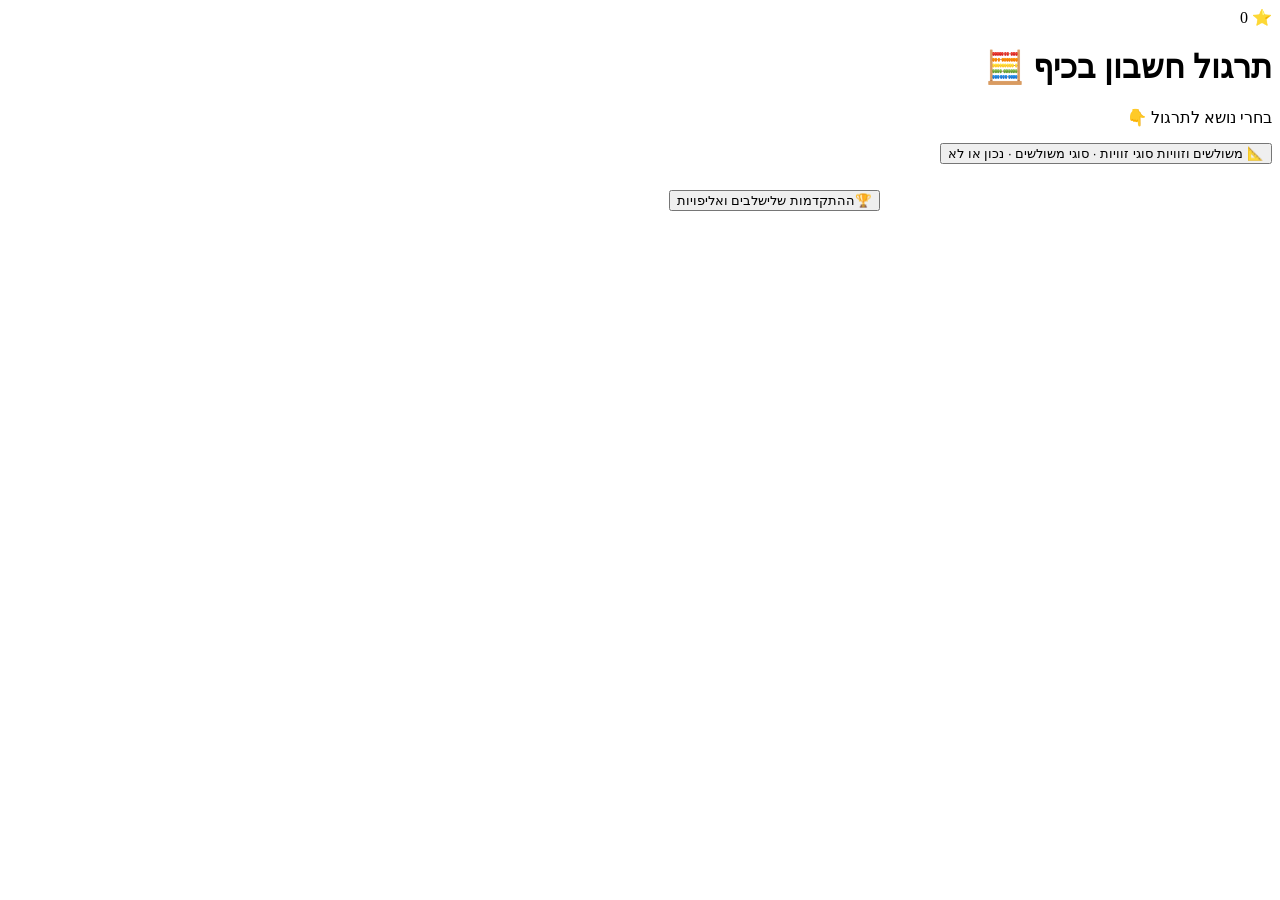
==== index.html @ 540c9fa1 "deploy index.html" ====
<!DOCTYPE html>
<html lang="he" dir="rtl">
<head>
  <meta charset="UTF-8" />
  <meta name="viewport" content="width=device-width, initial-scale=1.0, maximum-scale=1.0, user-scalable=no" />
  <title>תרגול חשבון בכיף 🧮</title>
  <script>document.write('<link rel="stylesheet" href="style.css?t=' + Date.now() + '">');</script>
</head>
<body>
  <div class="wrap">
    <div class="topbar">
      <span style="width:90px"></span>
      <div class="score" id="score">⭐ 0</div>
    </div>

    <h1 class="page-title">תרגול חשבון בכיף 🧮</h1>
    <p class="subtitle">בחרי נושא לתרגול 👇</p>

    <button class="subject c-mix" onclick="location.href='triangles.html'">
      <span class="ico">📐</span>
      <span class="ttl">משולשים וזוויות</span>
      <span class="sub">סוגי זוויות · סוגי משולשים · נכון או לא</span>
    </button>

    <div class="games-grid" style="margin-top:26px; max-width:480px; margin-inline:auto;">
      <button class="game-card c-yellow" onclick="location.href='triangles.html#progress'">
        <span class="ico">🏆</span><span class="ttl">ההתקדמות שלי</span><span class="sub">שלבים ואליפויות</span>
      </button>
    </div>
  </div>

  <script>document.write('<script src="engine.js?t=' + Date.now() + '"><\/script>');</script>
  <script>Score.init(document.getElementById("score"), "girl");</script>
</body>
</html>
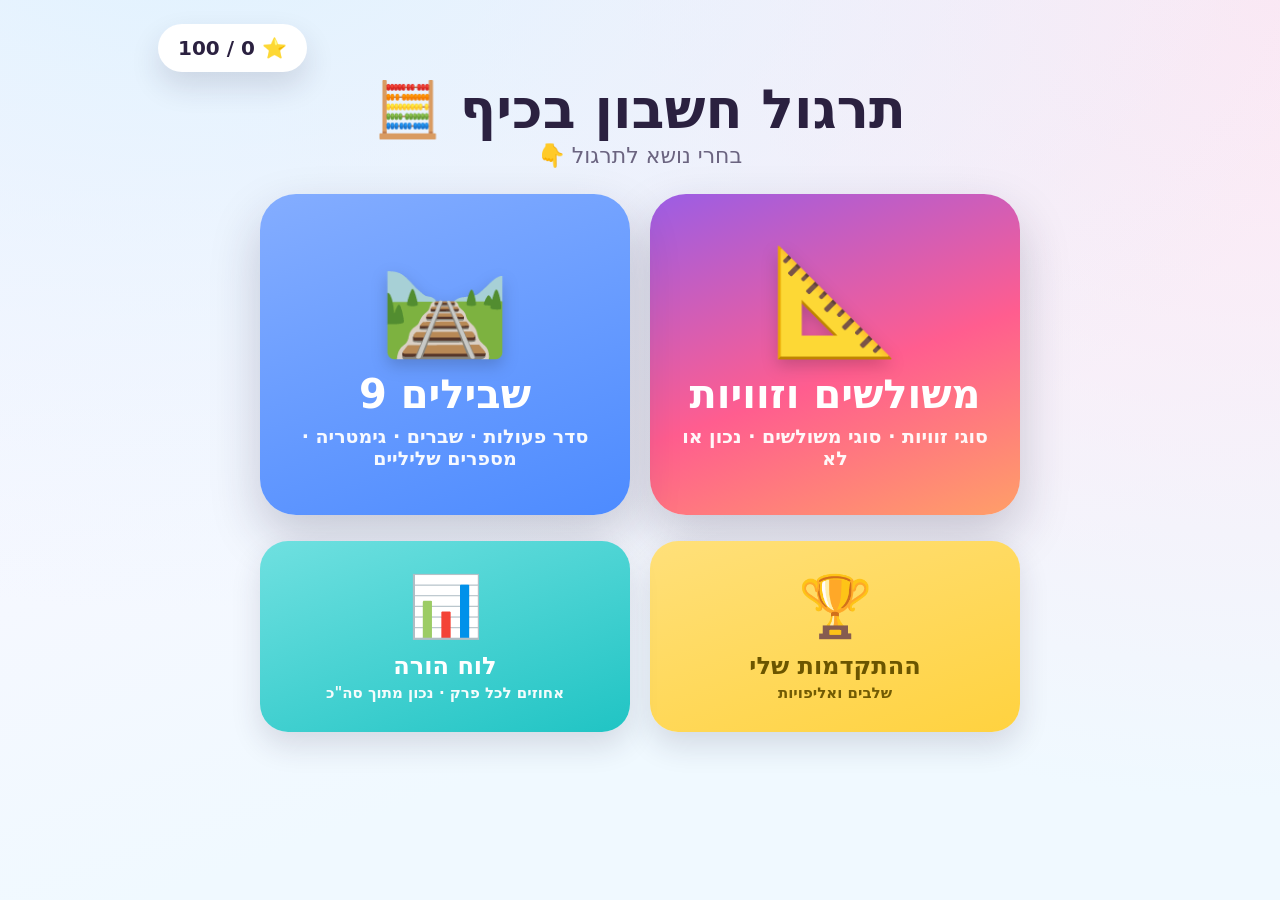
==== commit b3795819: "deploy shvilim9 + parent report (Supabase-backed) - shvilim9.html: workbook-based typed/interactive " ====
--- a/index.html
+++ b/index.html
@@ -16,15 +16,25 @@
     <h1 class="page-title">תרגול חשבון בכיף 🧮</h1>
     <p class="subtitle">בחרי נושא לתרגול 👇</p>
 
-    <button class="subject c-mix" onclick="location.href='triangles.html'">
-      <span class="ico">📐</span>
-      <span class="ttl">משולשים וזוויות</span>
-      <span class="sub">סוגי זוויות · סוגי משולשים · נכון או לא</span>
-    </button>
+    <div class="games-grid" style="max-width:760px; margin-inline:auto;">
+      <button class="subject c-mix" style="max-width:none; margin:0;" onclick="location.href='triangles.html'">
+        <span class="ico">📐</span>
+        <span class="ttl">משולשים וזוויות</span>
+        <span class="sub">סוגי זוויות · סוגי משולשים · נכון או לא</span>
+      </button>
+      <button class="subject c-blue" style="max-width:none; margin:0;" onclick="location.href='shvilim9.html'">
+        <span class="ico">🛤️</span>
+        <span class="ttl">שבילים 9</span>
+        <span class="sub">סדר פעולות · שברים · גימטריה · מספרים שליליים</span>
+      </button>
+    </div>
 
-    <div class="games-grid" style="margin-top:26px; max-width:480px; margin-inline:auto;">
+    <div class="games-grid" style="margin-top:26px; max-width:760px; margin-inline:auto;">
       <button class="game-card c-yellow" onclick="location.href='triangles.html#progress'">
         <span class="ico">🏆</span><span class="ttl">ההתקדמות שלי</span><span class="sub">שלבים ואליפויות</span>
+      </button>
+      <button class="game-card c-teal" onclick="location.href='report.html'">
+        <span class="ico">📊</span><span class="ttl">לוח הורה</span><span class="sub">אחוזים לכל פרק · נכון מתוך סה"כ</span>
       </button>
     </div>
   </div>
--- a/style.css
+++ b/style.css
@@ -0,0 +1,221 @@
+/* ============================================================
+   style.css — תרגול חשבון בכיף
+   עיצוב צבעוני, ידידותי לילדים, אותיות גדולות, כפתורים עגולים.
+   ============================================================ */
+
+:root {
+  --bg-1: #fef6ff;
+  --bg-2: #e0f2fe;
+  --ink: #2b2140;
+  --ink-soft: #6b6480;
+  --card: #ffffff;
+  --shadow: 0 14px 30px rgba(43, 33, 64, 0.14);
+  --shadow-lg: 0 22px 50px rgba(43, 33, 64, 0.22);
+  --radius: 28px;
+
+  --pink: #ff5d8f;
+  --peach: #ff9f68;
+  --yellow: #ffd23f;
+  --green: #3ddc84;
+  --teal: #20c4c4;
+  --blue: #4d8bff;
+  --purple: #9b5de5;
+}
+
+* { box-sizing: border-box; }
+
+html, body { margin: 0; padding: 0; min-height: 100%; }
+
+body {
+  font-family: "Varela Round", "Comic Sans MS", "Trebuchet MS", "Segoe UI", system-ui, sans-serif;
+  color: var(--ink);
+  background:
+    radial-gradient(1200px 700px at 15% -10%, var(--bg-2), transparent),
+    radial-gradient(1100px 800px at 100% 0%, #fce7f3, transparent),
+    linear-gradient(160deg, var(--bg-1), #f0f9ff 70%);
+  background-attachment: fixed;
+  direction: rtl;
+  text-align: center;
+  -webkit-tap-highlight-color: transparent;
+  user-select: none;
+}
+
+/* ---------- פריסה כללית ---------- */
+.wrap { max-width: 1000px; margin: 0 auto; padding: 24px 18px 60px; }
+
+.topbar {
+  display: flex; align-items: center; justify-content: space-between;
+  gap: 12px; margin-bottom: 8px;
+}
+
+.btn-back {
+  border: none; cursor: pointer; background: #fff; color: var(--ink);
+  font-size: 18px; font-weight: 700; padding: 12px 18px;
+  border-radius: 999px; box-shadow: var(--shadow); font-family: inherit;
+  transition: transform .12s ease;
+}
+.btn-back:hover { transform: translateY(-2px); }
+.btn-back:active { transform: scale(.95); }
+
+.score {
+  background: #fff; border-radius: 999px; padding: 12px 20px;
+  font-size: 20px; font-weight: 800; box-shadow: var(--shadow);
+}
+
+h1.page-title {
+  font-size: clamp(30px, 6vw, 54px); margin: 6px 0 4px;
+  line-height: 1.1; unicode-bidi: isolate;
+}
+.subtitle {
+  font-size: clamp(16px, 3vw, 22px); color: var(--ink-soft);
+  margin: 0 0 26px; unicode-bidi: isolate;
+}
+
+/* ---------- רשת האריחים ---------- */
+.games-grid {
+  display: grid;
+  grid-template-columns: repeat(auto-fit, minmax(220px, 1fr));
+  gap: 20px; margin-top: 10px;
+}
+.game-card {
+  border: none; cursor: pointer; font-family: inherit; color: #fff;
+  border-radius: var(--radius); padding: 30px 18px;
+  box-shadow: var(--shadow);
+  transition: transform .14s ease, box-shadow .14s ease; text-align: center;
+}
+.game-card:hover { transform: translateY(-6px); box-shadow: var(--shadow-lg); }
+.game-card:active { transform: scale(.96); }
+.game-card .ico { font-size: 60px; display: block; }
+.game-card .ttl { display: block; font-size: 24px; font-weight: 800; margin-top: 10px; unicode-bidi: isolate; }
+.game-card .sub { display: block; font-size: 15px; opacity: .95; margin-top: 4px; font-weight: 600; unicode-bidi: isolate; }
+
+/* אריח־על גדול בעמוד הבית */
+.subject {
+  flex: 1 1 320px; max-width: 460px; margin: 8px auto 0;
+  border: none; cursor: pointer; font-family: inherit; color: #fff;
+  border-radius: 36px; padding: 46px 28px; box-shadow: var(--shadow-lg);
+  transition: transform .15s ease;
+}
+.subject:hover { transform: translateY(-8px) scale(1.02); }
+.subject:active { transform: scale(.97); }
+.subject .ico { font-size: 104px; display: block; filter: drop-shadow(0 6px 8px rgba(0,0,0,.18)); }
+.subject .ttl { display: block; font-size: 40px; font-weight: 900; margin-top: 8px; }
+.subject .sub { display: block; font-size: 19px; opacity: .95; margin-top: 8px; font-weight: 600; }
+
+.c-pink   { background: linear-gradient(160deg, #ff8fb1, var(--pink)); }
+.c-peach  { background: linear-gradient(160deg, #ffbf91, var(--peach)); }
+.c-yellow { background: linear-gradient(160deg, #ffe07a, var(--yellow)); color: #6b5500; }
+.c-green  { background: linear-gradient(160deg, #7defab, var(--green)); }
+.c-teal   { background: linear-gradient(160deg, #6fe0e0, var(--teal)); }
+.c-blue   { background: linear-gradient(160deg, #84adff, var(--blue)); }
+.c-purple { background: linear-gradient(160deg, #c08bf0, var(--purple)); }
+.c-mix    { background: linear-gradient(160deg, #9b5de5, #ff5d8f 55%, #ff9f68); }
+
+/* ---------- מסך תרגיל ---------- */
+.stage {
+  background: var(--card); border-radius: 34px; box-shadow: var(--shadow-lg);
+  padding: 28px 22px 36px; margin-top: 14px; min-height: 440px;
+  display: flex; flex-direction: column; align-items: center; justify-content: center; gap: 16px;
+}
+.hidden { display: none !important; }
+
+.prompt-he { font-size: clamp(22px, 4.4vw, 30px); font-weight: 800; color: var(--ink); unicode-bidi: isolate; }
+.prompt-sub { font-size: clamp(15px, 3vw, 19px); font-weight: 700; color: var(--ink-soft); }
+
+@keyframes pop { 0% { transform: scale(.4); opacity: 0; } 70% { transform: scale(1.12); } 100% { transform: scale(1); opacity: 1; } }
+
+/* ציור צורות */
+.shape-svg {
+  width: min(330px, 78vw); height: auto; max-height: 280px;
+  background: #f8fbff; border-radius: 22px; padding: 10px;
+  box-shadow: inset 0 0 0 3px #eef2fb; animation: pop .35s ease;
+}
+
+/* כפתורי תשובה (טקסט עברי) */
+.opts {
+  display: grid; grid-template-columns: repeat(auto-fit, minmax(150px, 1fr));
+  gap: 14px; width: 100%; max-width: 640px;
+}
+.opt {
+  border: 4px solid transparent; cursor: pointer; font-family: inherit;
+  background: #f4f0ff; color: var(--ink);
+  border-radius: 22px; padding: 20px 14px;
+  font-size: clamp(18px, 3.6vw, 24px); font-weight: 800;
+  box-shadow: var(--shadow); transition: transform .12s ease, border-color .12s ease;
+  unicode-bidi: isolate;
+}
+.opt:hover { transform: translateY(-4px); }
+.opt:active { transform: scale(.95); }
+.opt:disabled { cursor: default; }
+.opt.correct { border-color: var(--green); background: #dcfce7; }
+.opt.wrong   { border-color: var(--pink); background: #fee2e2; animation: shake .4s; }
+@keyframes shake { 0%,100% { transform: translateX(0); } 25% { transform: translateX(-8px); } 75% { transform: translateX(8px); } }
+
+/* בועת משוב */
+.feedback {
+  min-height: 30px; font-size: clamp(19px, 3.8vw, 25px); font-weight: 800;
+  padding: 10px 22px; border-radius: 20px; transition: all .2s ease; unicode-bidi: isolate;
+}
+.feedback.great { background: #dcfce7; color: #166534; animation: pop .35s ease; }
+.feedback.try   { background: #fee2e2; color: #991b1b; }
+.explain {
+  font-size: clamp(15px, 3vw, 19px); font-weight: 700; color: var(--ink-soft);
+  background: #fff7ed; border: 2px dashed #ffc58e; border-radius: 16px;
+  padding: 10px 16px; max-width: 560px; unicode-bidi: isolate;
+}
+
+/* כפתורי פעולה */
+.actions { display: flex; gap: 14px; flex-wrap: wrap; justify-content: center; margin-top: 4px; }
+.action {
+  border: none; cursor: pointer; font-family: inherit;
+  font-size: 21px; font-weight: 800; color: #fff;
+  padding: 16px 24px; border-radius: 999px; box-shadow: var(--shadow);
+  transition: transform .12s ease, filter .12s ease;
+  display: inline-flex; align-items: center; gap: 8px;
+}
+.action:hover { transform: translateY(-3px); filter: brightness(1.05); }
+.action:active { transform: scale(.95); }
+.action.next  { background: linear-gradient(160deg, #7defab, var(--green)); color: #0a4a26; }
+.action.listen{ background: linear-gradient(160deg, #84adff, var(--blue)); }
+.action.ghost { background: #eef0f6; color: var(--ink); box-shadow: none; }
+
+/* קונפטי */
+#confetti { position: fixed; inset: 0; pointer-events: none; z-index: 50; }
+
+/* ---------- מסך התקדמות ---------- */
+.level-badge { font-size: clamp(54px, 12vw, 90px); font-weight: 900; line-height: 1; }
+.level-cap { font-size: clamp(18px, 4vw, 24px); color: var(--ink-soft); font-weight: 800; }
+.bar {
+  width: min(560px, 92%); height: 30px; background: #eef0f6;
+  border-radius: 999px; overflow: hidden; box-shadow: inset 0 2px 6px rgba(0,0,0,.08);
+}
+.bar > i {
+  display: block; height: 100%;
+  background: linear-gradient(90deg, var(--green), var(--teal), var(--purple));
+  border-radius: 999px; transition: width .5s ease;
+}
+.trophies { display: flex; gap: 8px; flex-wrap: wrap; justify-content: center; font-size: 34px; min-height: 40px; }
+.trophies .none { font-size: 18px; color: var(--ink-soft); font-weight: 700; }
+.days-table {
+  width: min(560px, 96%); border-collapse: collapse; background: #fff;
+  border-radius: 20px; overflow: hidden; box-shadow: var(--shadow); font-size: 18px;
+}
+.days-table th { background: #f4f0ff; padding: 12px; font-weight: 800; }
+.days-table td { padding: 12px; border-top: 2px solid #f4f0ff; font-weight: 700; }
+.days-table td.pts { color: var(--green); font-weight: 900; }
+.days-table tr.today td { background: #fff7ed; }
+.days-empty { color: var(--ink-soft); font-weight: 700; }
+
+/* ---------- חגיגת אליפות 🏆 ---------- */
+.champ-overlay {
+  position: fixed; inset: 0; z-index: 60; display: grid; place-items: center;
+  background: rgba(43,33,64,.55); backdrop-filter: blur(4px); animation: pop .4s ease;
+}
+.champ-card {
+  background: linear-gradient(160deg, #fff, #fef6ff); border-radius: 36px;
+  padding: 40px 34px; max-width: 420px; width: 88%; box-shadow: var(--shadow-lg); text-align: center;
+}
+.champ-card .cup { font-size: 110px; animation: bob 1.4s ease-in-out infinite; }
+@keyframes bob { 0%,100%{transform:translateY(0)} 50%{transform:translateY(-12px)} }
+.champ-card h2 { font-size: 38px; margin: 6px 0; color: var(--purple); }
+.champ-card p { font-size: 20px; color: var(--ink-soft); margin: 4px 0 22px; }
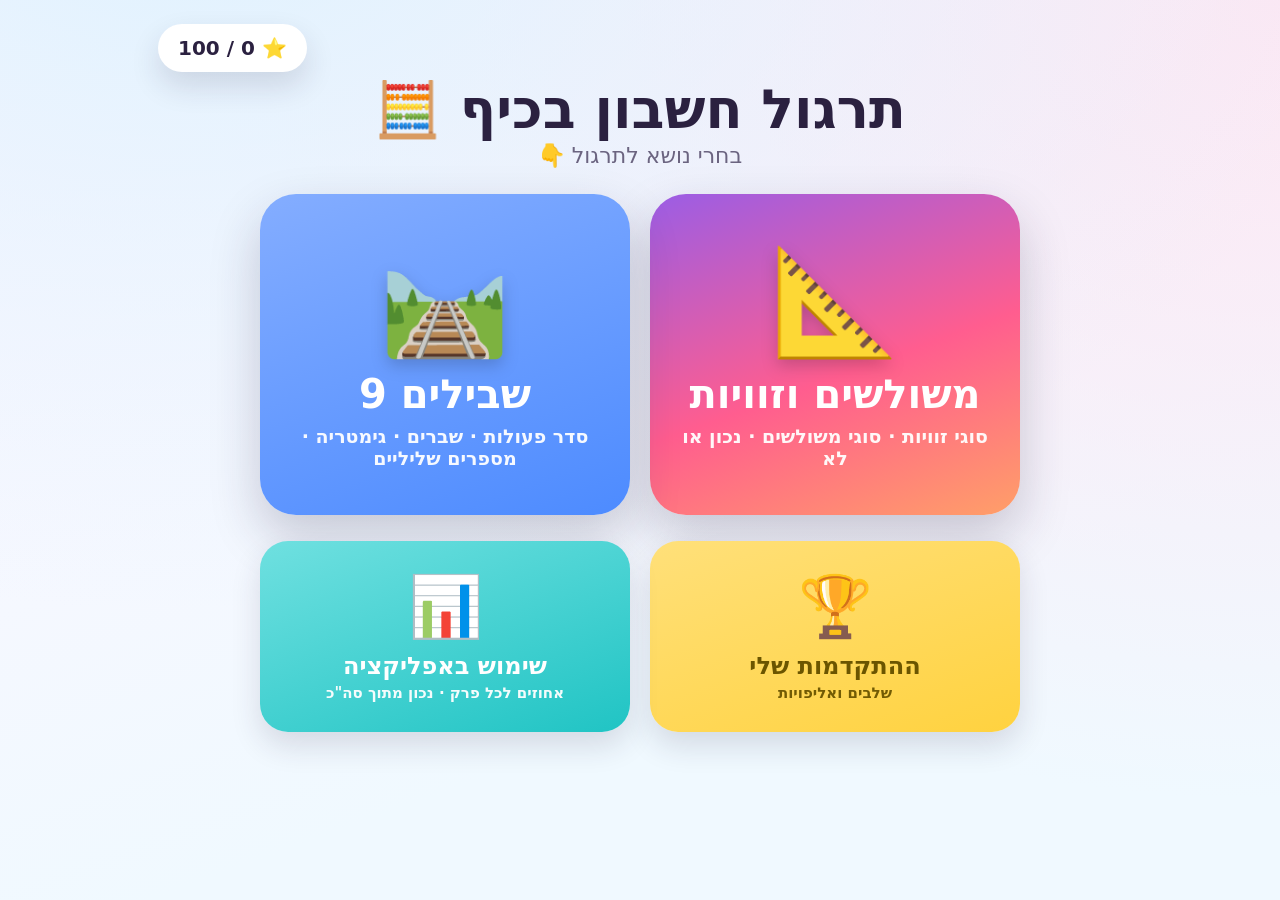
==== commit e46d83db: "deploy: rename "לוח הורה" -> "שימוש באפליקציה" Co-Authored-By: Claude Opus 4.8 (1M context) <noreply" ====
--- a/index.html
+++ b/index.html
@@ -34,7 +34,7 @@
         <span class="ico">🏆</span><span class="ttl">ההתקדמות שלי</span><span class="sub">שלבים ואליפויות</span>
       </button>
       <button class="game-card c-teal" onclick="location.href='report.html'">
-        <span class="ico">📊</span><span class="ttl">לוח הורה</span><span class="sub">אחוזים לכל פרק · נכון מתוך סה"כ</span>
+        <span class="ico">📊</span><span class="ttl">שימוש באפליקציה</span><span class="sub">אחוזים לכל פרק · נכון מתוך סה"כ</span>
       </button>
     </div>
   </div>
